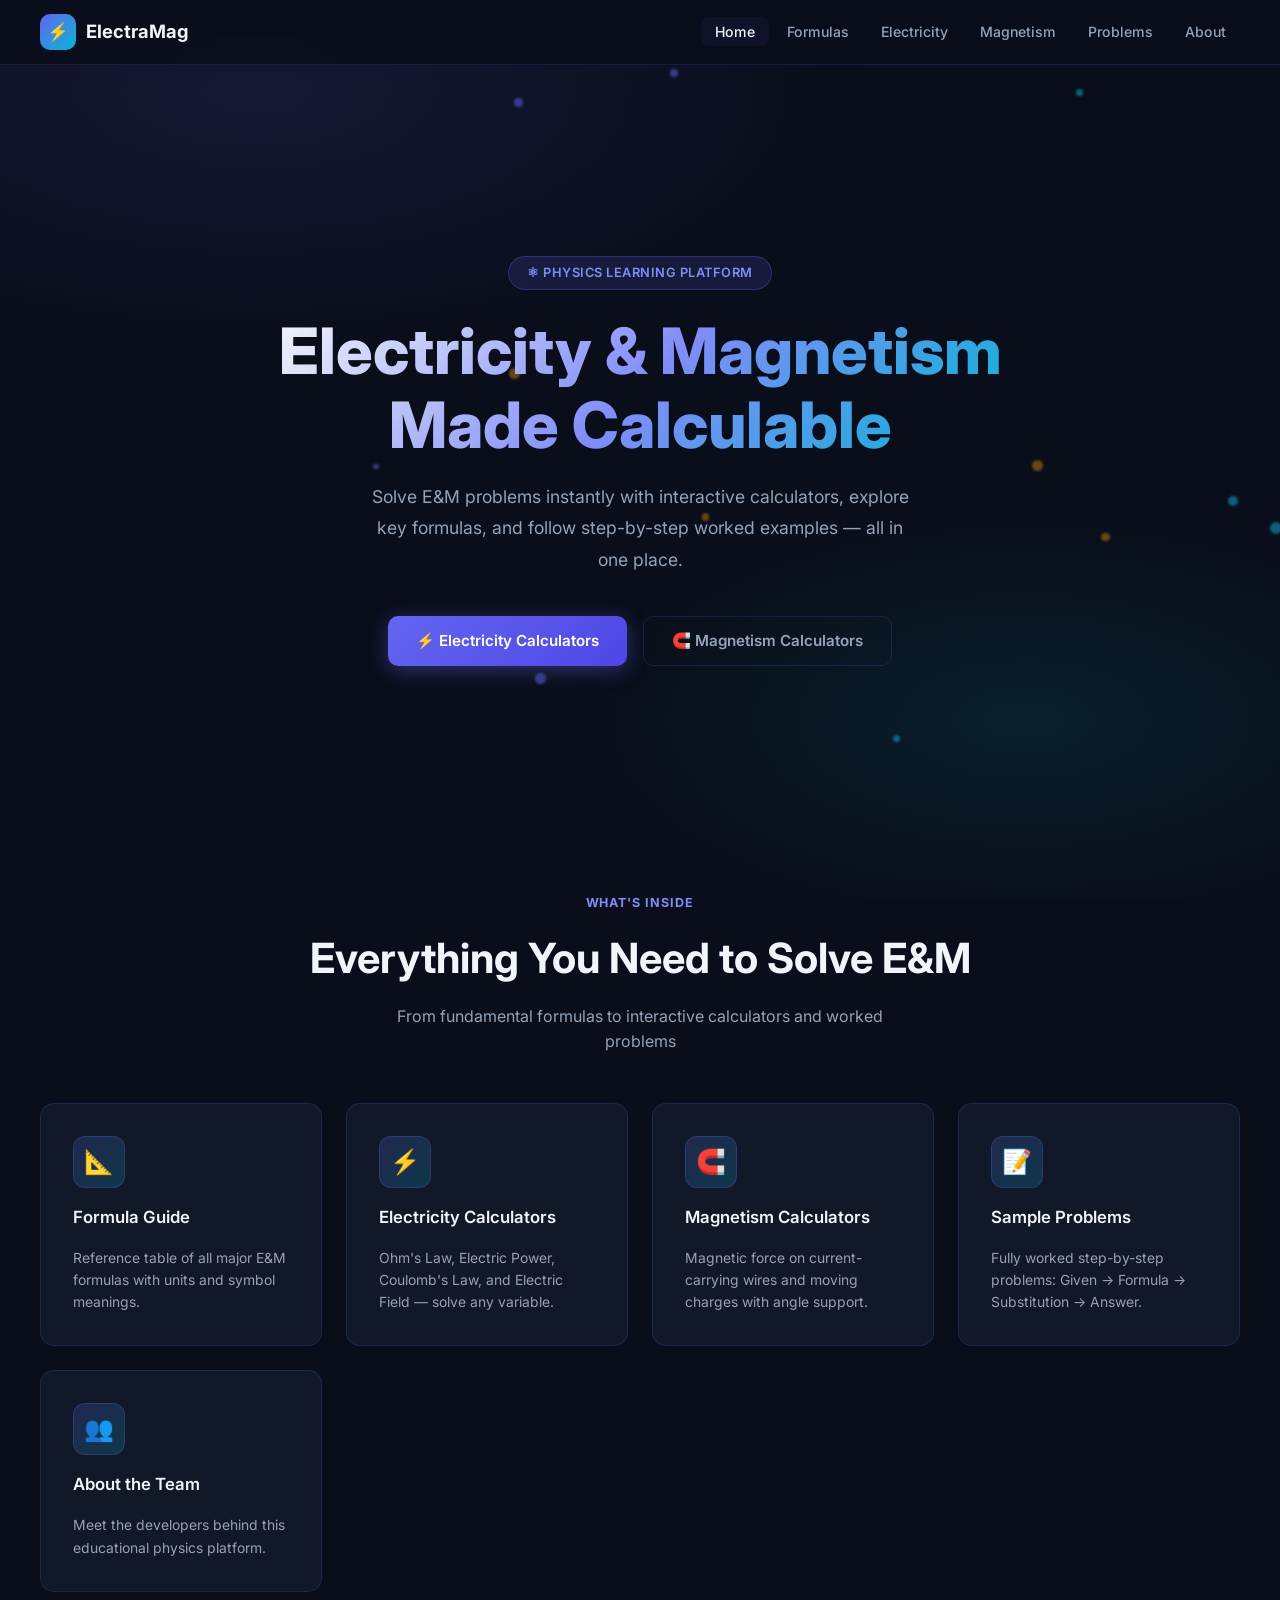
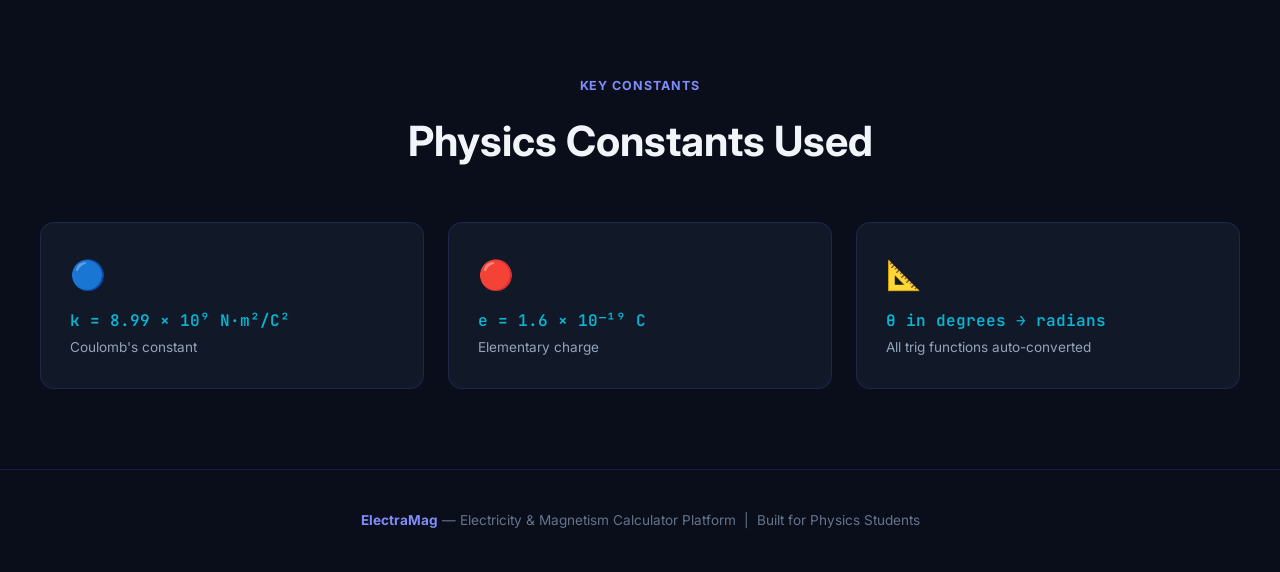
==== index.html @ f77b95a5 "Initial commit - ElectraMag E&M Calculator Website" ====
<!DOCTYPE html>
<html lang="en">
<head>
  <meta charset="UTF-8" />
  <meta name="viewport" content="width=device-width, initial-scale=1.0" />
  <title>ElectraMag — E&M Physics Calculator</title>
  <meta name="description" content="Interactive Electricity and Magnetism calculators, formula guides, and sample problems for physics students." />
  <link rel="stylesheet" href="css/style.css" />
</head>
<body>

<!-- NAV -->
<nav>
  <div class="nav-inner">
    <a class="nav-logo" href="index.html">
      <span class="logo-icon">⚡</span>
      ElectraMag
    </a>
    <ul class="nav-links" id="nav-links">
      <li><a href="index.html">Home</a></li>
      <li><a href="pages/formulas.html">Formulas</a></li>
      <li><a href="pages/electricity.html">Electricity</a></li>
      <li><a href="pages/magnetism.html">Magnetism</a></li>
      <li><a href="pages/problems.html">Problems</a></li>
      <li><a href="pages/about.html">About</a></li>
    </ul>
    <button class="hamburger" id="hamburger" aria-label="Menu">
      <span></span><span></span><span></span>
    </button>
  </div>
</nav>

<!-- HERO -->
<section class="hero">
  <div class="hero-bg-particles"></div>
  <div class="hero-content">
    <div class="hero-badge">⚛ Physics Learning Platform</div>
    <h1>Electricity &amp; Magnetism<br>Made Calculable</h1>
    <p>Solve E&amp;M problems instantly with interactive calculators, explore key formulas, and follow step-by-step worked examples — all in one place.</p>
    <div class="hero-btns">
      <a href="pages/electricity.html" class="btn btn-primary">⚡ Electricity Calculators</a>
      <a href="pages/magnetism.html" class="btn btn-outline">🧲 Magnetism Calculators</a>
    </div>
  </div>
</section>

<!-- OVERVIEW -->
<section class="section" style="padding-top:2rem">
  <div class="section-inner">
    <div class="section-header">
      <div class="section-label">What's Inside</div>
      <h2>Everything You Need to Solve E&amp;M</h2>
      <p>From fundamental formulas to interactive calculators and worked problems</p>
    </div>
    <div class="overview-grid">
      <a class="overview-card" href="pages/formulas.html">
        <div class="ov-icon">📐</div>
        <h3>Formula Guide</h3>
        <p>Reference table of all major E&amp;M formulas with units and symbol meanings.</p>
      </a>
      <a class="overview-card" href="pages/electricity.html">
        <div class="ov-icon">⚡</div>
        <h3>Electricity Calculators</h3>
        <p>Ohm's Law, Electric Power, Coulomb's Law, and Electric Field — solve any variable.</p>
      </a>
      <a class="overview-card" href="pages/magnetism.html">
        <div class="ov-icon">🧲</div>
        <h3>Magnetism Calculators</h3>
        <p>Magnetic force on current-carrying wires and moving charges with angle support.</p>
      </a>
      <a class="overview-card" href="pages/problems.html">
        <div class="ov-icon">📝</div>
        <h3>Sample Problems</h3>
        <p>Fully worked step-by-step problems: Given → Formula → Substitution → Answer.</p>
      </a>
      <a class="overview-card" href="pages/about.html">
        <div class="ov-icon">👥</div>
        <h3>About the Team</h3>
        <p>Meet the developers behind this educational physics platform.</p>
      </a>
    </div>
  </div>
</section>

<!-- CONSTANTS STRIP -->
<section class="section" style="padding-top:0">
  <div class="section-inner">
    <div class="section-header">
      <div class="section-label">Key Constants</div>
      <h2>Physics Constants Used</h2>
    </div>
    <div class="overview-grid">
      <div class="card">
        <div style="font-size:1.8rem;margin-bottom:0.6rem">🔵</div>
        <div style="font-family:'JetBrains Mono',monospace;color:var(--secondary);font-size:1rem;font-weight:600">k = 8.99 × 10⁹ N·m²/C²</div>
        <div style="font-size:0.85rem;color:var(--text-muted);margin-top:4px">Coulomb's constant</div>
      </div>
      <div class="card">
        <div style="font-size:1.8rem;margin-bottom:0.6rem">🔴</div>
        <div style="font-family:'JetBrains Mono',monospace;color:var(--secondary);font-size:1rem;font-weight:600">e = 1.6 × 10⁻¹⁹ C</div>
        <div style="font-size:0.85rem;color:var(--text-muted);margin-top:4px">Elementary charge</div>
      </div>
      <div class="card">
        <div style="font-size:1.8rem;margin-bottom:0.6rem">📐</div>
        <div style="font-family:'JetBrains Mono',monospace;color:var(--secondary);font-size:1rem;font-weight:600">θ in degrees → radians</div>
        <div style="font-size:0.85rem;color:var(--text-muted);margin-top:4px">All trig functions auto-converted</div>
      </div>
    </div>
  </div>
</section>

<footer>
  <strong>ElectraMag</strong> — Electricity &amp; Magnetism Calculator Platform &nbsp;|&nbsp; Built for Physics Students
</footer>

<script src="js/calculators.js"></script>
</body>
</html>
---- css/style.css ----
@import url('https://fonts.googleapis.com/css2?family=Inter:wght@300;400;500;600;700;800&family=JetBrains+Mono:wght@400;500&display=swap');

:root {
  --primary: #6366f1;
  --primary-dark: #4f46e5;
  --primary-light: #818cf8;
  --secondary: #06b6d4;
  --secondary-dark: #0891b2;
  --accent: #f59e0b;
  --bg-dark: #0a0e1a;
  --bg-card: #111827;
  --bg-card2: #1a2235;
  --bg-glass: rgba(99,102,241,0.07);
  --border: rgba(99,102,241,0.18);
  --text: #f1f5f9;
  --text-muted: #94a3b8;
  --text-dim: #64748b;
  --success: #10b981;
  --error: #ef4444;
  --warning: #f59e0b;
  --radius: 14px;
  --radius-sm: 8px;
  --shadow: 0 8px 32px rgba(0,0,0,0.4);
  --glow: 0 0 24px rgba(99,102,241,0.3);
}

*, *::before, *::after { box-sizing: border-box; margin: 0; padding: 0; }

html { scroll-behavior: smooth; }

body {
  font-family: 'Inter', sans-serif;
  background: var(--bg-dark);
  color: var(--text);
  min-height: 100vh;
  line-height: 1.6;
  overflow-x: hidden;
}

/* ── BACKGROUND MESH ─────────────────────────────── */
body::before {
  content: '';
  position: fixed;
  inset: 0;
  background:
    radial-gradient(ellipse 80% 50% at 20% 10%, rgba(99,102,241,0.12) 0%, transparent 60%),
    radial-gradient(ellipse 60% 40% at 80% 80%, rgba(6,182,212,0.10) 0%, transparent 60%);
  pointer-events: none;
  z-index: 0;
}

/* ── NAV ─────────────────────────────────────────── */
nav {
  position: sticky;
  top: 0;
  z-index: 100;
  background: rgba(10,14,26,0.85);
  backdrop-filter: blur(18px);
  border-bottom: 1px solid var(--border);
  padding: 0 2rem;
}

.nav-inner {
  max-width: 1200px;
  margin: 0 auto;
  display: flex;
  align-items: center;
  justify-content: space-between;
  height: 64px;
}

.nav-logo {
  display: flex;
  align-items: center;
  gap: 10px;
  text-decoration: none;
  font-weight: 700;
  font-size: 1.15rem;
  color: var(--text);
}

.nav-logo .logo-icon {
  width: 36px; height: 36px;
  background: linear-gradient(135deg, var(--primary), var(--secondary));
  border-radius: 10px;
  display: flex; align-items: center; justify-content: center;
  font-size: 1.1rem;
}

.nav-links {
  display: flex;
  gap: 0.25rem;
  list-style: none;
}

.nav-links a {
  text-decoration: none;
  color: var(--text-muted);
  padding: 6px 14px;
  border-radius: 8px;
  font-size: 0.88rem;
  font-weight: 500;
  transition: all 0.2s;
}

.nav-links a:hover, .nav-links a.active {
  color: var(--text);
  background: var(--bg-glass);
}

.hamburger {
  display: none;
  background: none;
  border: none;
  cursor: pointer;
  flex-direction: column;
  gap: 5px;
  padding: 4px;
}

.hamburger span {
  display: block;
  width: 22px; height: 2px;
  background: var(--text-muted);
  border-radius: 2px;
  transition: 0.3s;
}

/* ── HERO ────────────────────────────────────────── */
.hero {
  position: relative;
  min-height: 88vh;
  display: flex;
  align-items: center;
  justify-content: center;
  text-align: center;
  padding: 4rem 2rem;
  overflow: hidden;
  z-index: 1;
}

.hero-bg-particles {
  position: absolute;
  inset: 0;
  overflow: hidden;
  pointer-events: none;
}

.particle {
  position: absolute;
  border-radius: 50%;
  animation: float 8s ease-in-out infinite;
}

@keyframes float {
  0%, 100% { transform: translateY(0) scale(1); opacity: 0.5; }
  50% { transform: translateY(-30px) scale(1.1); opacity: 0.9; }
}

.hero-content {
  position: relative;
  z-index: 2;
  max-width: 780px;
}

.hero-badge {
  display: inline-flex;
  align-items: center;
  gap: 8px;
  background: rgba(99,102,241,0.15);
  border: 1px solid rgba(99,102,241,0.3);
  border-radius: 999px;
  padding: 6px 18px;
  font-size: 0.8rem;
  color: var(--primary-light);
  font-weight: 600;
  letter-spacing: 0.04em;
  text-transform: uppercase;
  margin-bottom: 1.5rem;
}

.hero h1 {
  font-size: clamp(2.4rem, 6vw, 4rem);
  font-weight: 800;
  line-height: 1.15;
  background: linear-gradient(135deg, #f1f5f9 0%, var(--primary-light) 50%, var(--secondary) 100%);
  -webkit-background-clip: text;
  -webkit-text-fill-color: transparent;
  background-clip: text;
  margin-bottom: 1.2rem;
}

.hero p {
  font-size: 1.1rem;
  color: var(--text-muted);
  max-width: 560px;
  margin: 0 auto 2.5rem;
  line-height: 1.8;
}

.hero-btns {
  display: flex;
  gap: 1rem;
  justify-content: center;
  flex-wrap: wrap;
}

/* ── BUTTONS ─────────────────────────────────────── */
.btn {
  display: inline-flex;
  align-items: center;
  gap: 8px;
  padding: 12px 28px;
  border-radius: 10px;
  font-weight: 600;
  font-size: 0.95rem;
  text-decoration: none;
  cursor: pointer;
  border: none;
  transition: all 0.25s;
}

.btn-primary {
  background: linear-gradient(135deg, var(--primary), var(--primary-dark));
  color: #fff;
  box-shadow: 0 4px 20px rgba(99,102,241,0.4);
}
.btn-primary:hover { transform: translateY(-2px); box-shadow: 0 8px 30px rgba(99,102,241,0.5); }

.btn-outline {
  background: transparent;
  color: var(--text-muted);
  border: 1px solid var(--border);
}
.btn-outline:hover { background: var(--bg-glass); color: var(--text); border-color: var(--primary); }

.btn-calc {
  width: 100%;
  background: linear-gradient(135deg, var(--primary), var(--secondary));
  color: #fff;
  justify-content: center;
  padding: 13px;
  margin-top: 0.5rem;
  font-size: 1rem;
  box-shadow: 0 4px 18px rgba(99,102,241,0.35);
}
.btn-calc:hover { transform: translateY(-2px); box-shadow: 0 8px 28px rgba(99,102,241,0.5); }

/* ── SECTION WRAPPER ─────────────────────────────── */
.section {
  position: relative;
  z-index: 1;
  padding: 5rem 2rem;
}

.section-inner {
  max-width: 1200px;
  margin: 0 auto;
}

.section-header {
  text-align: center;
  margin-bottom: 3rem;
}

.section-label {
  display: inline-block;
  font-size: 0.78rem;
  font-weight: 700;
  letter-spacing: 0.08em;
  text-transform: uppercase;
  color: var(--primary-light);
  margin-bottom: 0.75rem;
}

.section-header h2 {
  font-size: clamp(1.8rem, 4vw, 2.6rem);
  font-weight: 700;
  margin-bottom: 0.75rem;
}

.section-header p {
  color: var(--text-muted);
  font-size: 1rem;
  max-width: 540px;
  margin: 0 auto;
}

/* ── CARDS ───────────────────────────────────────── */
.card {
  background: var(--bg-card);
  border: 1px solid var(--border);
  border-radius: var(--radius);
  padding: 1.8rem;
  transition: all 0.3s;
}

.card:hover {
  border-color: rgba(99,102,241,0.4);
  box-shadow: var(--glow);
  transform: translateY(-3px);
}

/* ── OVERVIEW CARDS GRID ─────────────────────────── */
.overview-grid {
  display: grid;
  grid-template-columns: repeat(auto-fit, minmax(240px, 1fr));
  gap: 1.5rem;
  margin-top: 3rem;
}

.overview-card {
  background: var(--bg-card);
  border: 1px solid var(--border);
  border-radius: var(--radius);
  padding: 2rem;
  text-decoration: none;
  color: var(--text);
  transition: all 0.3s;
  display: flex;
  flex-direction: column;
  gap: 1rem;
}

.overview-card:hover {
  border-color: var(--primary);
  box-shadow: var(--glow);
  transform: translateY(-4px);
}

.ov-icon {
  width: 52px; height: 52px;
  border-radius: 12px;
  display: flex; align-items: center; justify-content: center;
  font-size: 1.5rem;
  background: linear-gradient(135deg, rgba(99,102,241,0.2), rgba(6,182,212,0.2));
  border: 1px solid rgba(99,102,241,0.25);
}

.overview-card h3 { font-size: 1.05rem; font-weight: 600; }
.overview-card p { font-size: 0.87rem; color: var(--text-muted); line-height: 1.6; }

/* ── FORMULA TABLE ───────────────────────────────── */
.formula-table-wrap {
  overflow-x: auto;
  border-radius: var(--radius);
  border: 1px solid var(--border);
}

.formula-table {
  width: 100%;
  border-collapse: collapse;
  font-size: 0.9rem;
}

.formula-table thead {
  background: linear-gradient(90deg, rgba(99,102,241,0.2), rgba(6,182,212,0.15));
}

.formula-table th {
  padding: 1rem 1.2rem;
  text-align: left;
  font-weight: 600;
  font-size: 0.82rem;
  letter-spacing: 0.05em;
  text-transform: uppercase;
  color: var(--primary-light);
  border-bottom: 1px solid var(--border);
}

.formula-table td {
  padding: 1rem 1.2rem;
  border-bottom: 1px solid rgba(255,255,255,0.04);
  vertical-align: top;
  line-height: 1.7;
}

.formula-table tbody tr:last-child td { border-bottom: none; }

.formula-table tbody tr:hover td { background: var(--bg-glass); }

.formula-code {
  font-family: 'JetBrains Mono', monospace;
  color: var(--secondary);
  font-size: 0.9rem;
  font-weight: 500;
}

.formula-topic {
  font-weight: 600;
  color: var(--text);
}

/* ── CALCULATORS ─────────────────────────────────── */
.calc-grid {
  display: grid;
  grid-template-columns: repeat(auto-fit, minmax(340px, 1fr));
  gap: 1.8rem;
}

.calc-card {
  background: var(--bg-card);
  border: 1px solid var(--border);
  border-radius: var(--radius);
  padding: 2rem;
  transition: border-color 0.3s;
}

.calc-card:hover { border-color: rgba(99,102,241,0.4); }

.calc-header {
  display: flex;
  align-items: center;
  gap: 12px;
  margin-bottom: 1.2rem;
}

.calc-icon {
  width: 44px; height: 44px;
  border-radius: 10px;
  background: linear-gradient(135deg, rgba(99,102,241,0.25), rgba(6,182,212,0.2));
  border: 1px solid rgba(99,102,241,0.3);
  display: flex; align-items: center; justify-content: center;
  font-size: 1.3rem;
}

.calc-header h3 { font-size: 1.05rem; font-weight: 600; }

.calc-formula {
  background: rgba(6,182,212,0.08);
  border: 1px solid rgba(6,182,212,0.2);
  border-radius: 8px;
  padding: 10px 14px;
  margin-bottom: 1.2rem;
  font-family: 'JetBrains Mono', monospace;
  font-size: 0.9rem;
  color: var(--secondary);
  font-weight: 500;
}

/* ── FORM ELEMENTS ───────────────────────────────── */
.form-group {
  margin-bottom: 1rem;
}

.form-group label {
  display: block;
  font-size: 0.82rem;
  font-weight: 600;
  color: var(--text-muted);
  margin-bottom: 6px;
  letter-spacing: 0.03em;
}

.form-group input, .form-group select {
  width: 100%;
  background: rgba(255,255,255,0.04);
  border: 1px solid rgba(255,255,255,0.1);
  border-radius: 8px;
  padding: 10px 14px;
  color: var(--text);
  font-size: 0.95rem;
  font-family: 'Inter', sans-serif;
  outline: none;
  transition: border-color 0.2s, box-shadow 0.2s;
}

.form-group input:focus, .form-group select:focus {
  border-color: var(--primary);
  box-shadow: 0 0 0 3px rgba(99,102,241,0.15);
}

.form-group select { cursor: pointer; }

.form-group select option { background: var(--bg-card2); }

/* ── RESULT BOX ──────────────────────────────────── */
.result-box {
  margin-top: 1.2rem;
  background: linear-gradient(135deg, rgba(16,185,129,0.1), rgba(6,182,212,0.08));
  border: 1px solid rgba(16,185,129,0.25);
  border-radius: 10px;
  padding: 1rem 1.2rem;
  display: none;
}

.result-box.show { display: block; animation: fadeIn 0.3s ease; }
.result-box.error-box { background: rgba(239,68,68,0.08); border-color: rgba(239,68,68,0.3); }

.result-label {
  font-size: 0.75rem;
  font-weight: 700;
  letter-spacing: 0.07em;
  text-transform: uppercase;
  color: var(--success);
  margin-bottom: 4px;
}

.result-box.error-box .result-label { color: var(--error); }

.result-value {
  font-size: 1.4rem;
  font-weight: 700;
  font-family: 'JetBrains Mono', monospace;
  color: var(--text);
  margin-bottom: 4px;
}

.result-note {
  font-size: 0.8rem;
  color: var(--text-muted);
}

/* ── SAMPLE PROBLEMS ─────────────────────────────── */
.problems-list {
  display: flex;
  flex-direction: column;
  gap: 2rem;
}

.problem-card {
  background: var(--bg-card);
  border: 1px solid var(--border);
  border-radius: var(--radius);
  overflow: hidden;
}

.problem-header {
  background: linear-gradient(90deg, rgba(99,102,241,0.18), rgba(6,182,212,0.12));
  padding: 1.2rem 1.8rem;
  display: flex;
  align-items: center;
  gap: 1rem;
  border-bottom: 1px solid var(--border);
}

.problem-num {
  width: 36px; height: 36px;
  border-radius: 50%;
  background: linear-gradient(135deg, var(--primary), var(--secondary));
  display: flex; align-items: center; justify-content: center;
  font-weight: 700;
  font-size: 0.9rem;
  flex-shrink: 0;
}

.problem-header h3 { font-size: 1rem; font-weight: 600; }
.problem-tag {
  margin-left: auto;
  padding: 3px 12px;
  border-radius: 999px;
  font-size: 0.75rem;
  font-weight: 600;
  background: rgba(99,102,241,0.2);
  color: var(--primary-light);
  border: 1px solid rgba(99,102,241,0.3);
}

.problem-body { padding: 1.8rem; }

.problem-given {
  background: rgba(99,102,241,0.07);
  border-left: 3px solid var(--primary);
  border-radius: 0 8px 8px 0;
  padding: 1rem 1.2rem;
  margin-bottom: 1.2rem;
}

.problem-given h4 {
  font-size: 0.78rem;
  text-transform: uppercase;
  letter-spacing: 0.07em;
  color: var(--primary-light);
  font-weight: 700;
  margin-bottom: 0.5rem;
}

.problem-given ul { list-style: none; padding: 0; }

.problem-given li {
  font-size: 0.92rem;
  color: var(--text-muted);
  padding: 2px 0;
  font-family: 'JetBrains Mono', monospace;
}

.steps { display: flex; flex-direction: column; gap: 1rem; }

.step {
  display: flex;
  gap: 1rem;
  align-items: flex-start;
}

.step-num {
  width: 26px; height: 26px;
  border-radius: 50%;
  background: var(--bg-card2);
  border: 1px solid var(--border);
  display: flex; align-items: center; justify-content: center;
  font-size: 0.75rem;
  font-weight: 700;
  color: var(--text-muted);
  flex-shrink: 0;
  margin-top: 2px;
}

.step-content h4 {
  font-size: 0.8rem;
  text-transform: uppercase;
  letter-spacing: 0.06em;
  color: var(--text-dim);
  font-weight: 600;
  margin-bottom: 4px;
}

.step-content p {
  font-size: 0.92rem;
  color: var(--text-muted);
  font-family: 'JetBrains Mono', monospace;
}

.answer-box {
  margin-top: 1.2rem;
  background: linear-gradient(135deg, rgba(16,185,129,0.1), rgba(6,182,212,0.08));
  border: 1px solid rgba(16,185,129,0.3);
  border-radius: 10px;
  padding: 1rem 1.4rem;
  display: flex;
  align-items: center;
  gap: 1rem;
}

.answer-box .ans-label {
  font-size: 0.75rem;
  font-weight: 700;
  text-transform: uppercase;
  letter-spacing: 0.07em;
  color: var(--success);
}

.answer-box .ans-value {
  font-family: 'JetBrains Mono', monospace;
  font-size: 1.1rem;
  font-weight: 700;
  color: var(--text);
}

/* ── ABOUT ───────────────────────────────────────── */
.team-grid {
  display: grid;
  grid-template-columns: repeat(auto-fit, minmax(220px, 1fr));
  gap: 1.5rem;
  margin-top: 2rem;
}

.team-card {
  background: var(--bg-card);
  border: 1px solid var(--border);
  border-radius: var(--radius);
  padding: 1.8rem;
  text-align: center;
  transition: all 0.3s;
}

.team-card:hover {
  border-color: var(--primary);
  transform: translateY(-4px);
  box-shadow: var(--glow);
}

.team-avatar {
  width: 68px; height: 68px;
  border-radius: 50%;
  background: linear-gradient(135deg, var(--primary), var(--secondary));
  margin: 0 auto 1rem;
  display: flex; align-items: center; justify-content: center;
  font-size: 1.6rem;
  font-weight: 700;
}

.team-card h3 { font-size: 1rem; font-weight: 600; margin-bottom: 4px; }
.team-card .role { font-size: 0.8rem; color: var(--primary-light); font-weight: 500; margin-bottom: 8px; }
.team-card .desc { font-size: 0.82rem; color: var(--text-muted); line-height: 1.6; }

/* ── FOOTER ──────────────────────────────────────── */
footer {
  position: relative;
  z-index: 1;
  border-top: 1px solid var(--border);
  padding: 2.5rem 2rem;
  text-align: center;
  color: var(--text-dim);
  font-size: 0.85rem;
}

footer strong { color: var(--primary-light); }

/* ── ANIMATIONS ──────────────────────────────────── */
@keyframes fadeIn {
  from { opacity: 0; transform: translateY(6px); }
  to { opacity: 1; transform: translateY(0); }
}

@keyframes pulse {
  0%, 100% { opacity: 0.6; }
  50% { opacity: 1; }
}

.fade-in {
  animation: fadeIn 0.5s ease forwards;
}

/* ── PAGE BANNER ─────────────────────────────────── */
.page-banner {
  position: relative;
  z-index: 1;
  padding: 3.5rem 2rem 2.5rem;
  text-align: center;
  border-bottom: 1px solid var(--border);
  background: linear-gradient(135deg, rgba(99,102,241,0.07), rgba(6,182,212,0.05));
}

.page-banner h1 {
  font-size: clamp(1.8rem, 4vw, 2.8rem);
  font-weight: 700;
  background: linear-gradient(135deg, var(--text), var(--primary-light));
  -webkit-background-clip: text;
  -webkit-text-fill-color: transparent;
  background-clip: text;
  margin-bottom: 0.6rem;
}

.page-banner p {
  color: var(--text-muted);
  font-size: 1rem;
  max-width: 500px;
  margin: 0 auto;
}

/* ── TABS ────────────────────────────────────────── */
.tab-bar {
  display: flex;
  gap: 0.5rem;
  margin-bottom: 2rem;
  flex-wrap: wrap;
}

.tab-btn {
  padding: 8px 18px;
  border-radius: 8px;
  border: 1px solid var(--border);
  background: transparent;
  color: var(--text-muted);
  font-size: 0.88rem;
  font-weight: 500;
  cursor: pointer;
  transition: all 0.2s;
  font-family: 'Inter', sans-serif;
}

.tab-btn:hover { background: var(--bg-glass); color: var(--text); }

.tab-btn.active {
  background: linear-gradient(135deg, var(--primary), var(--primary-dark));
  color: #fff;
  border-color: transparent;
  box-shadow: 0 4px 14px rgba(99,102,241,0.35);
}

/* ── RESPONSIVE ──────────────────────────────────── */
@media (max-width: 768px) {
  .nav-links {
    display: none;
    position: absolute;
    top: 64px;
    left: 0; right: 0;
    background: rgba(10,14,26,0.98);
    padding: 1rem;
    flex-direction: column;
    border-bottom: 1px solid var(--border);
  }
  .nav-links.open { display: flex; }
  .hamburger { display: flex; }
  .calc-grid { grid-template-columns: 1fr; }
  .overview-grid { grid-template-columns: repeat(2, 1fr); }
}

@media (max-width: 480px) {
  .overview-grid { grid-template-columns: 1fr; }
  .section { padding: 3rem 1.2rem; }
}

/* ── DIVIDER ─────────────────────────────────────── */
.divider {
  height: 1px;
  background: linear-gradient(90deg, transparent, var(--border), transparent);
  margin: 1rem 0;
}

/* ── MODE TOGGLE ─────────────────────────────────── */
.mode-toggle {
  display: flex;
  gap: 0.5rem;
  margin-bottom: 1rem;
  flex-wrap: wrap;
}

.mode-btn {
  flex: 1;
  padding: 7px 12px;
  border-radius: 7px;
  border: 1px solid var(--border);
  background: transparent;
  color: var(--text-muted);
  font-size: 0.82rem;
  font-weight: 500;
  cursor: pointer;
  transition: all 0.2s;
  font-family: 'Inter', sans-serif;
  text-align: center;
}

.mode-btn.active {
  background: rgba(99,102,241,0.18);
  color: var(--primary-light);
  border-color: var(--primary);
}
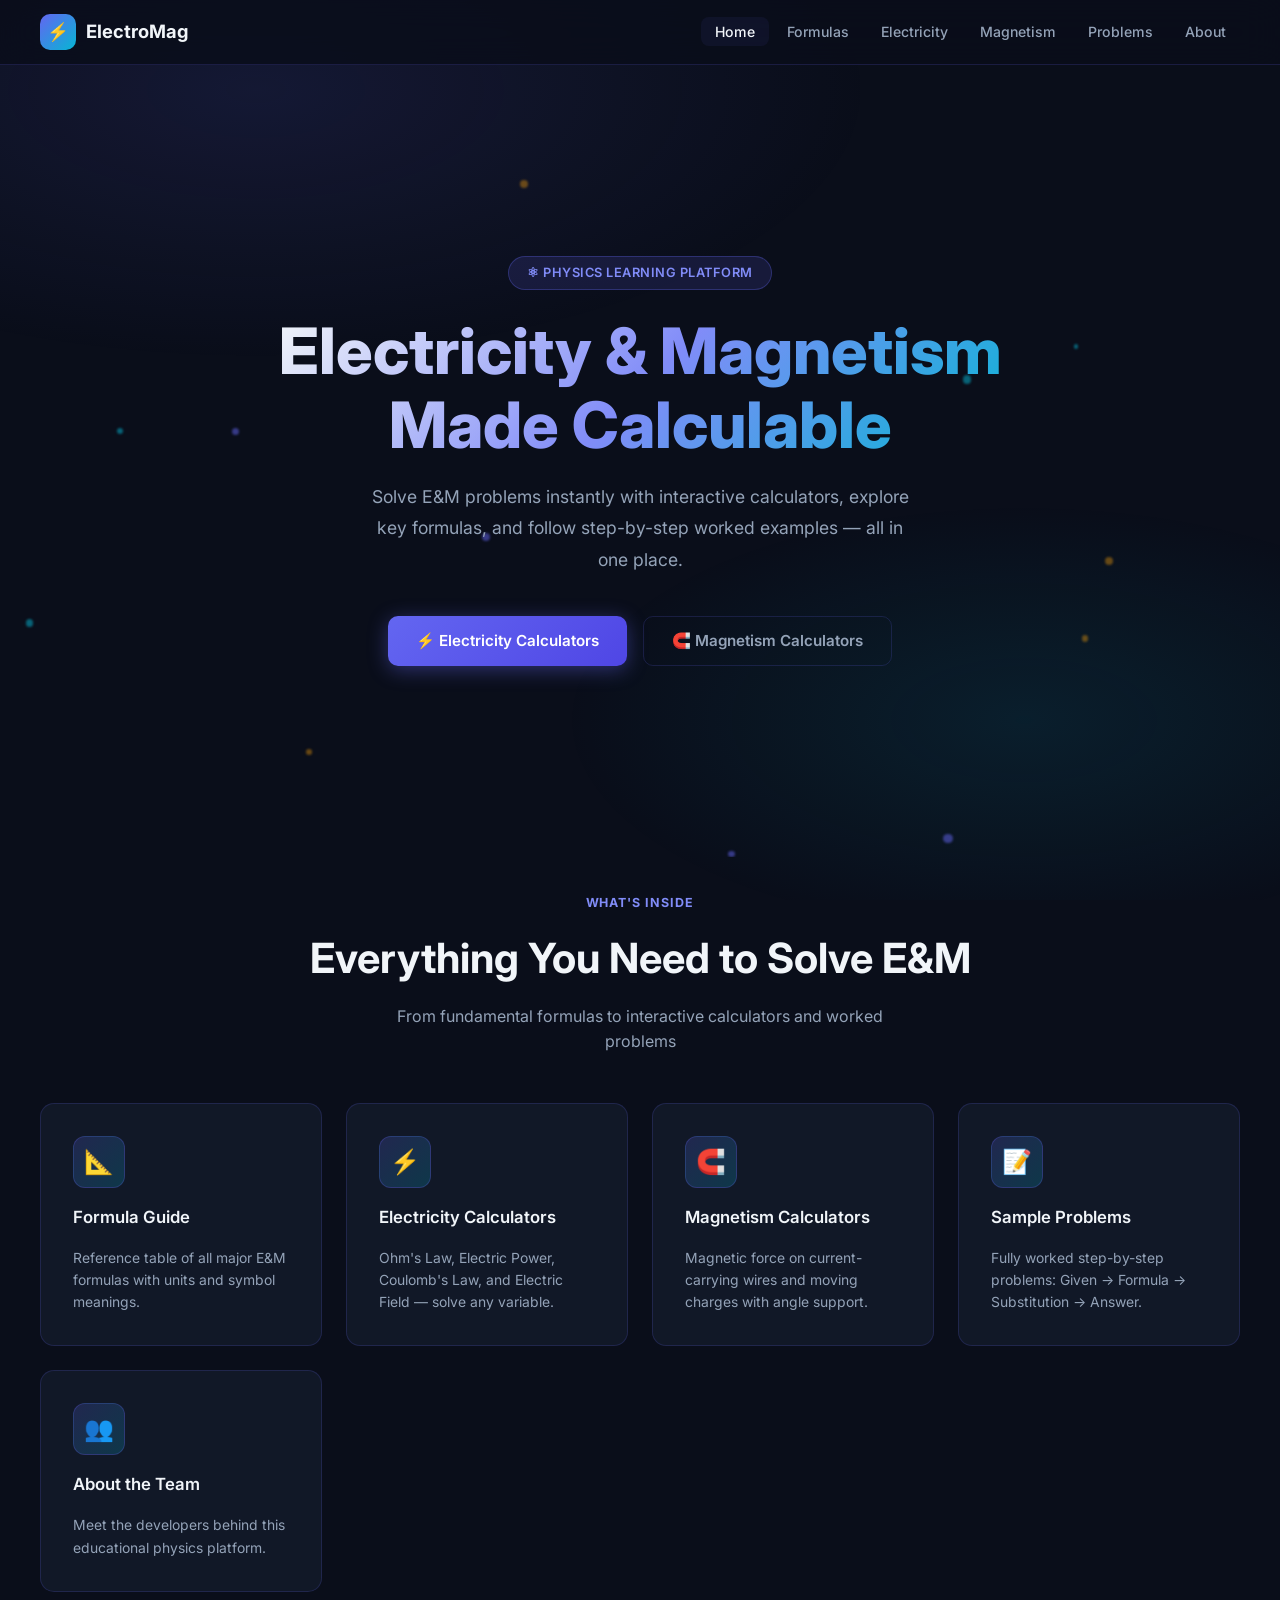
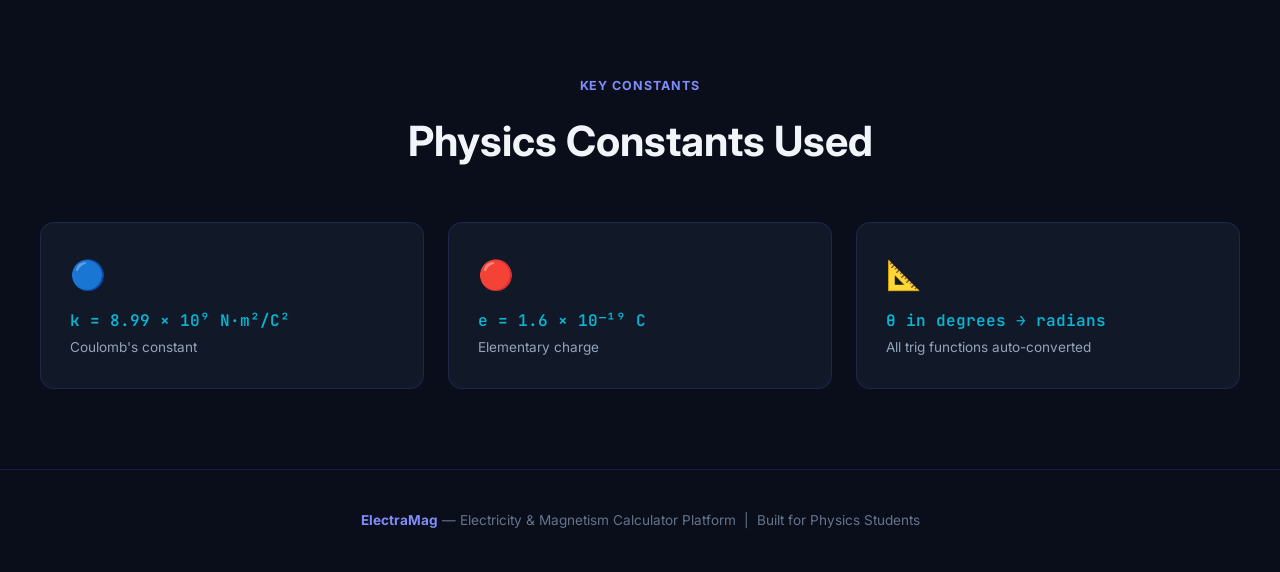
==== commit 15a75a85: "Update index.html" ====
--- a/index.html
+++ b/index.html
@@ -14,7 +14,7 @@
   <div class="nav-inner">
     <a class="nav-logo" href="index.html">
       <span class="logo-icon">⚡</span>
-      ElectraMag
+      ElectroMag
     </a>
     <ul class="nav-links" id="nav-links">
       <li><a href="index.html">Home</a></li>
